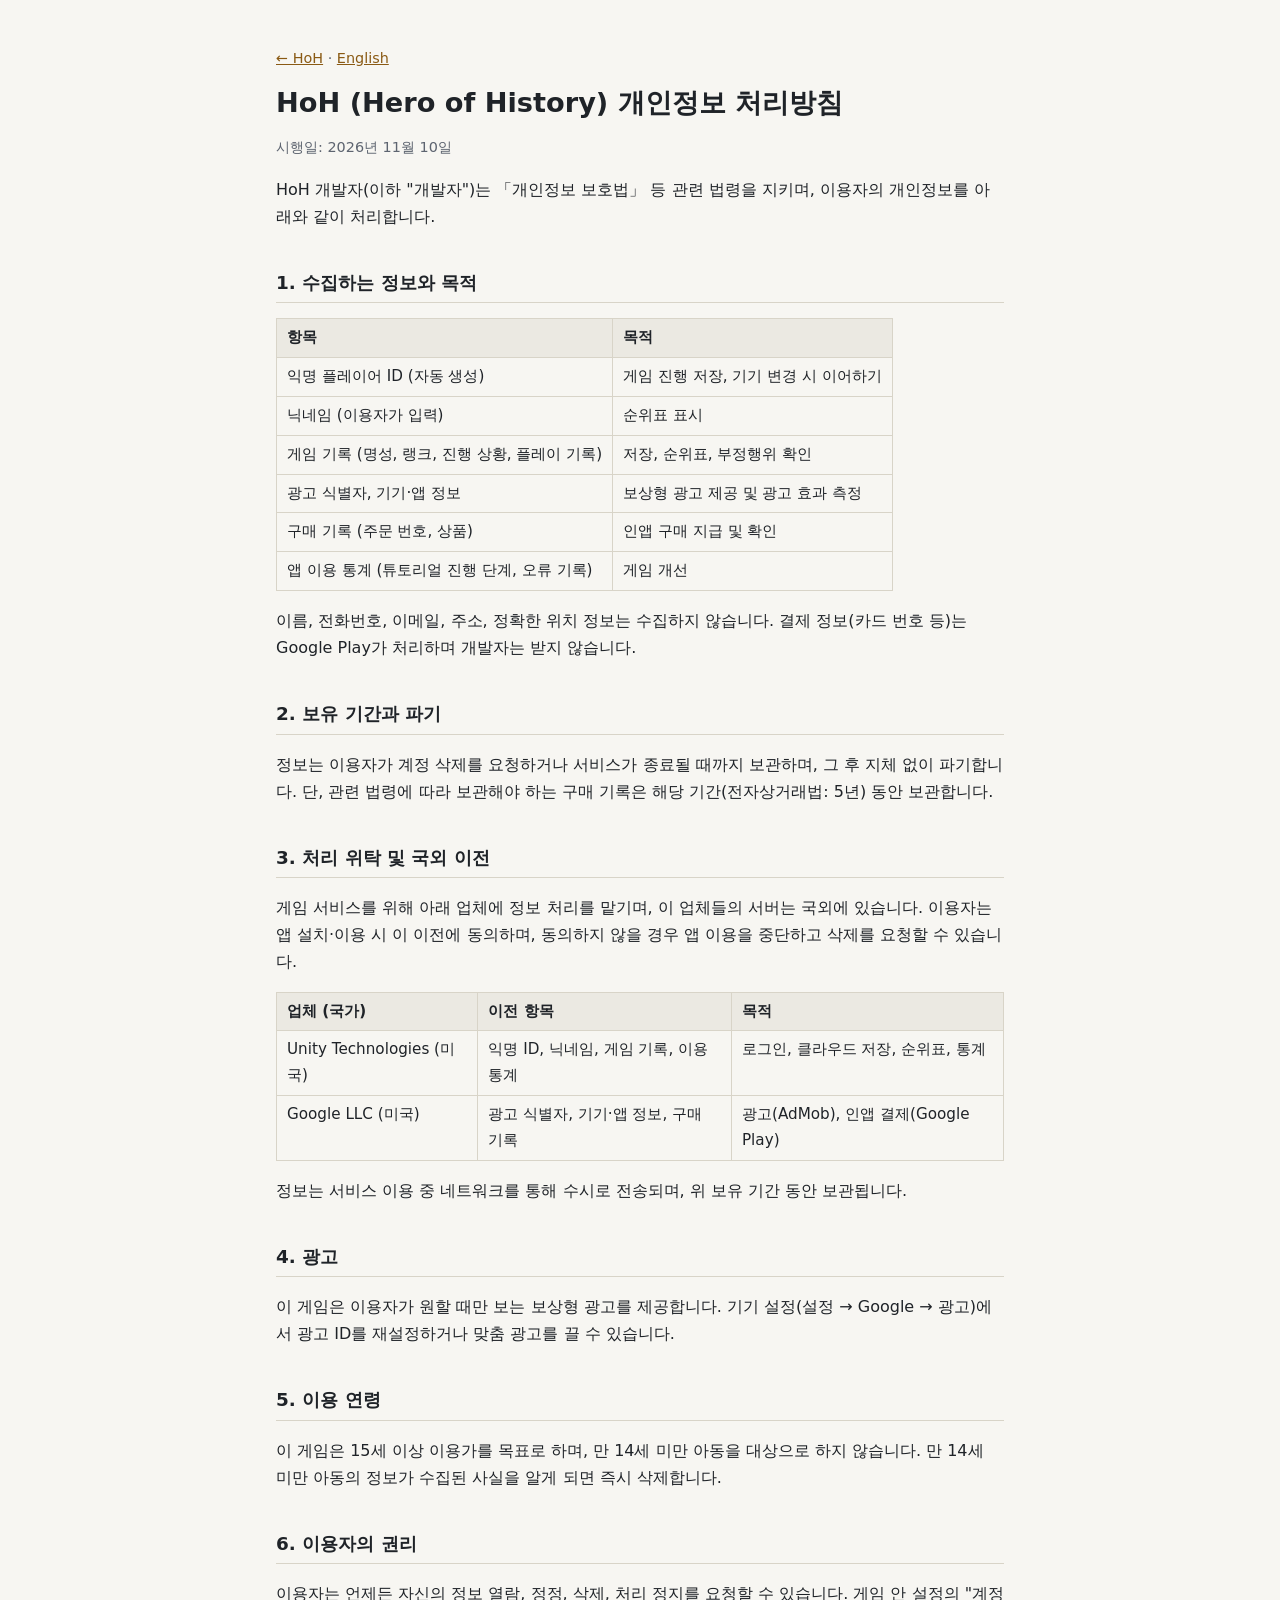
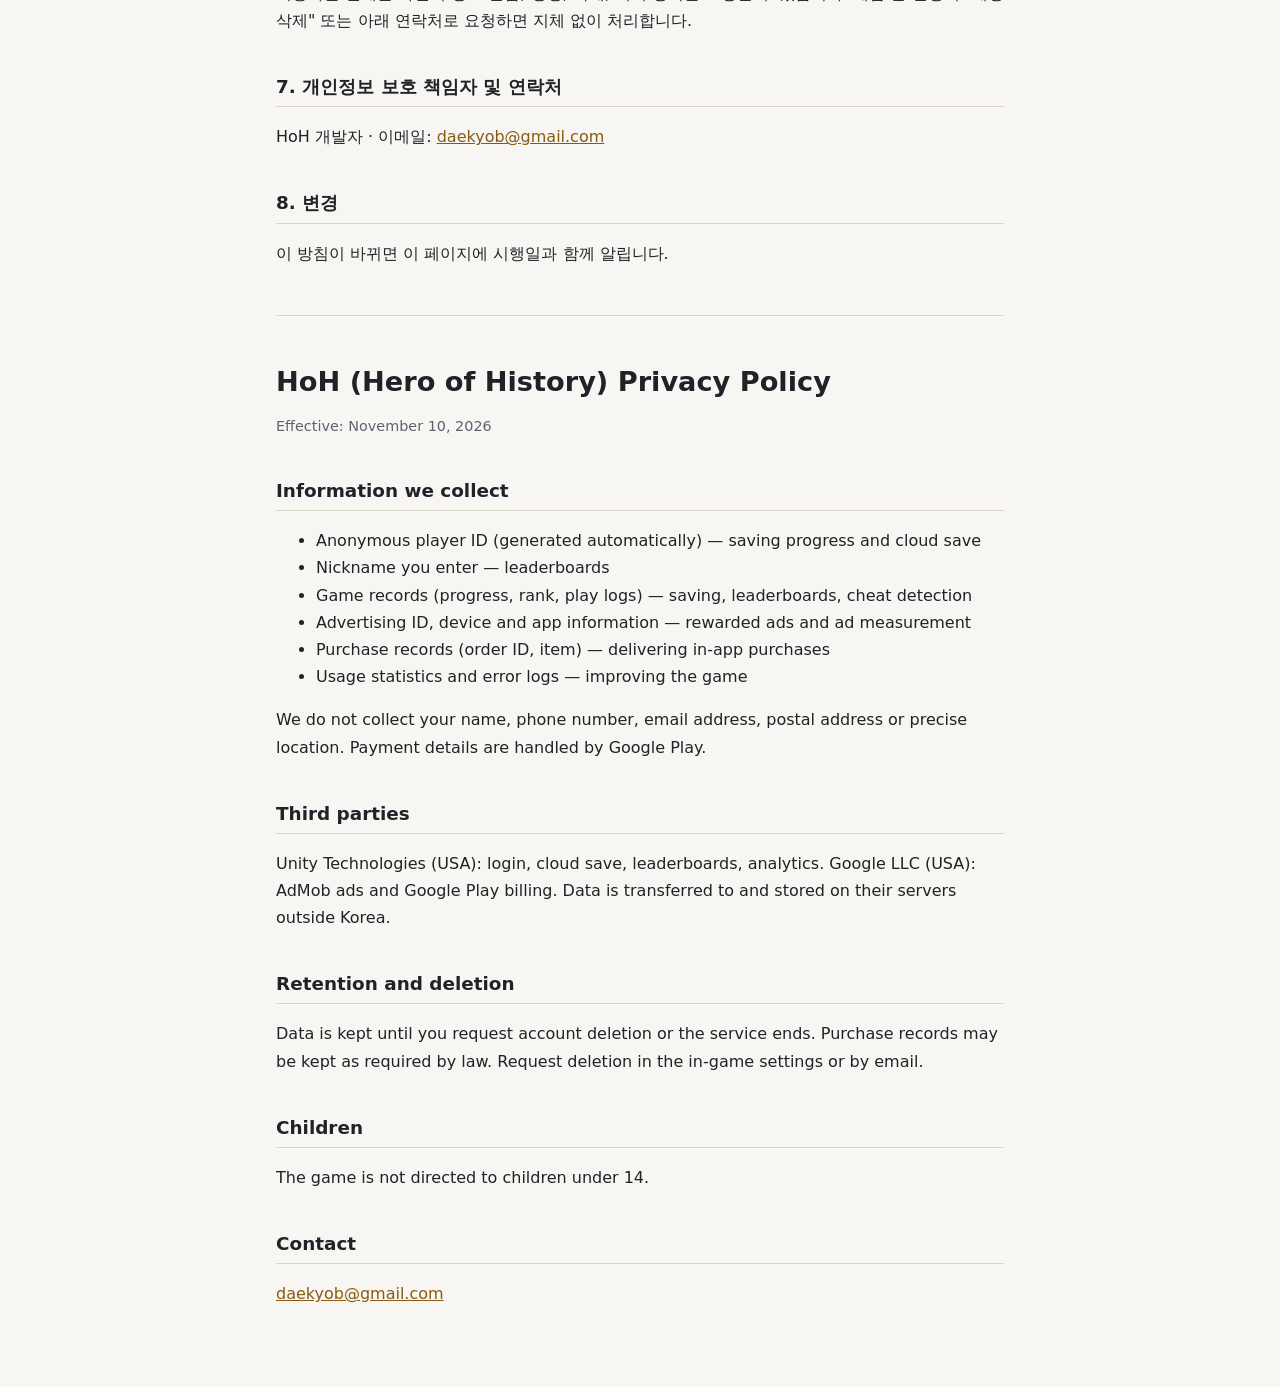
==== privacy.html @ 55478d5f "HoH 개발자 사이트: 소개, 개인정보 처리방침, app-ads.txt 자리 Co-Authored-By: Claude Opus 5.5 <noreply@anthropic.com>" ====
<!doctype html>
<html lang="ko">
<head>
<meta charset="utf-8">
<meta name="viewport" content="width=device-width, initial-scale=1">
<title>HoH 개인정보 처리방침</title>
<link rel="stylesheet" href="style.css">
</head>
<body>
<main>
<p class="nav"><a href="./">← HoH</a> · <a href="#en">English</a></p>
<h1>HoH (Hero of History) 개인정보 처리방침</h1>
<p class="meta">시행일: 2026년 11월 10일</p>

<p>HoH 개발자(이하 "개발자")는 「개인정보 보호법」 등 관련 법령을 지키며, 이용자의 개인정보를 아래와 같이 처리합니다.</p>

<h2>1. 수집하는 정보와 목적</h2>
<table>
<tr><th>항목</th><th>목적</th></tr>
<tr><td>익명 플레이어 ID (자동 생성)</td><td>게임 진행 저장, 기기 변경 시 이어하기</td></tr>
<tr><td>닉네임 (이용자가 입력)</td><td>순위표 표시</td></tr>
<tr><td>게임 기록 (명성, 랭크, 진행 상황, 플레이 기록)</td><td>저장, 순위표, 부정행위 확인</td></tr>
<tr><td>광고 식별자, 기기·앱 정보</td><td>보상형 광고 제공 및 광고 효과 측정</td></tr>
<tr><td>구매 기록 (주문 번호, 상품)</td><td>인앱 구매 지급 및 확인</td></tr>
<tr><td>앱 이용 통계 (튜토리얼 진행 단계, 오류 기록)</td><td>게임 개선</td></tr>
</table>
<p>이름, 전화번호, 이메일, 주소, 정확한 위치 정보는 수집하지 않습니다. 결제 정보(카드 번호 등)는 Google Play가 처리하며 개발자는 받지 않습니다.</p>

<h2>2. 보유 기간과 파기</h2>
<p>정보는 이용자가 계정 삭제를 요청하거나 서비스가 종료될 때까지 보관하며, 그 후 지체 없이 파기합니다. 단, 관련 법령에 따라 보관해야 하는 구매 기록은 해당 기간(전자상거래법: 5년) 동안 보관합니다.</p>

<h2>3. 처리 위탁 및 국외 이전</h2>
<p>게임 서비스를 위해 아래 업체에 정보 처리를 맡기며, 이 업체들의 서버는 국외에 있습니다. 이용자는 앱 설치·이용 시 이 이전에 동의하며, 동의하지 않을 경우 앱 이용을 중단하고 삭제를 요청할 수 있습니다.</p>
<table>
<tr><th>업체 (국가)</th><th>이전 항목</th><th>목적</th></tr>
<tr><td>Unity Technologies (미국)</td><td>익명 ID, 닉네임, 게임 기록, 이용 통계</td><td>로그인, 클라우드 저장, 순위표, 통계</td></tr>
<tr><td>Google LLC (미국)</td><td>광고 식별자, 기기·앱 정보, 구매 기록</td><td>광고(AdMob), 인앱 결제(Google Play)</td></tr>
</table>
<p>정보는 서비스 이용 중 네트워크를 통해 수시로 전송되며, 위 보유 기간 동안 보관됩니다.</p>

<h2>4. 광고</h2>
<p>이 게임은 이용자가 원할 때만 보는 보상형 광고를 제공합니다. 기기 설정(설정 → Google → 광고)에서 광고 ID를 재설정하거나 맞춤 광고를 끌 수 있습니다.</p>

<h2>5. 이용 연령</h2>
<p>이 게임은 15세 이상 이용가를 목표로 하며, 만 14세 미만 아동을 대상으로 하지 않습니다. 만 14세 미만 아동의 정보가 수집된 사실을 알게 되면 즉시 삭제합니다.</p>

<h2>6. 이용자의 권리</h2>
<p>이용자는 언제든 자신의 정보 열람, 정정, 삭제, 처리 정지를 요청할 수 있습니다. 게임 안 설정의 "계정 삭제" 또는 아래 연락처로 요청하면 지체 없이 처리합니다.</p>

<h2>7. 개인정보 보호 책임자 및 연락처</h2>
<p>HoH 개발자 · 이메일: <a href="mailto:daekyob@gmail.com">daekyob@gmail.com</a></p>

<h2>8. 변경</h2>
<p>이 방침이 바뀌면 이 페이지에 시행일과 함께 알립니다.</p>

<hr>

<section id="en" lang="en">
<h1>HoH (Hero of History) Privacy Policy</h1>
<p class="meta">Effective: November 10, 2026</p>
<h2>Information we collect</h2>
<ul>
<li>Anonymous player ID (generated automatically) — saving progress and cloud save</li>
<li>Nickname you enter — leaderboards</li>
<li>Game records (progress, rank, play logs) — saving, leaderboards, cheat detection</li>
<li>Advertising ID, device and app information — rewarded ads and ad measurement</li>
<li>Purchase records (order ID, item) — delivering in-app purchases</li>
<li>Usage statistics and error logs — improving the game</li>
</ul>
<p>We do not collect your name, phone number, email address, postal address or precise location. Payment details are handled by Google Play.</p>
<h2>Third parties</h2>
<p>Unity Technologies (USA): login, cloud save, leaderboards, analytics. Google LLC (USA): AdMob ads and Google Play billing. Data is transferred to and stored on their servers outside Korea.</p>
<h2>Retention and deletion</h2>
<p>Data is kept until you request account deletion or the service ends. Purchase records may be kept as required by law. Request deletion in the in-game settings or by email.</p>
<h2>Children</h2>
<p>The game is not directed to children under 14.</p>
<h2>Contact</h2>
<p><a href="mailto:daekyob@gmail.com">daekyob@gmail.com</a></p>
</section>
</main>
</body>
</html>
---- style.css ----
:root { --bg: #f7f6f2; --fg: #1f2328; --muted: #5d6470; --line: #d8d4c8; --accent: #8a5a14; }
@media (prefers-color-scheme: dark) {
  :root { --bg: #15171c; --fg: #e8e6e1; --muted: #a0a6b0; --line: #2f333b; --accent: #e0b25c; }
}
* { box-sizing: border-box; }
body { margin: 0; background: var(--bg); color: var(--fg); font: 16px/1.7 system-ui, -apple-system, "Malgun Gothic", sans-serif; }
main { max-width: 760px; margin: 0 auto; padding: 32px 16px 64px; }
h1 { font-size: 1.7rem; line-height: 1.3; margin: 0 0 8px; }
h1 small { font-size: 1rem; color: var(--muted); font-weight: 500; }
h2 { font-size: 1.15rem; margin-top: 2em; border-bottom: 1px solid var(--line); padding-bottom: 4px; }
a { color: var(--accent); }
.lead { font-size: 1.1rem; color: var(--muted); }
.meta, .nav { color: var(--muted); font-size: .9rem; }
table { width: 100%; border-collapse: collapse; font-size: .95rem; display: block; overflow-x: auto; }
th, td { border: 1px solid var(--line); padding: 6px 10px; text-align: left; vertical-align: top; }
th { background: color-mix(in srgb, var(--line) 40%, transparent); }
hr { border: 0; border-top: 1px solid var(--line); margin: 48px 0; }
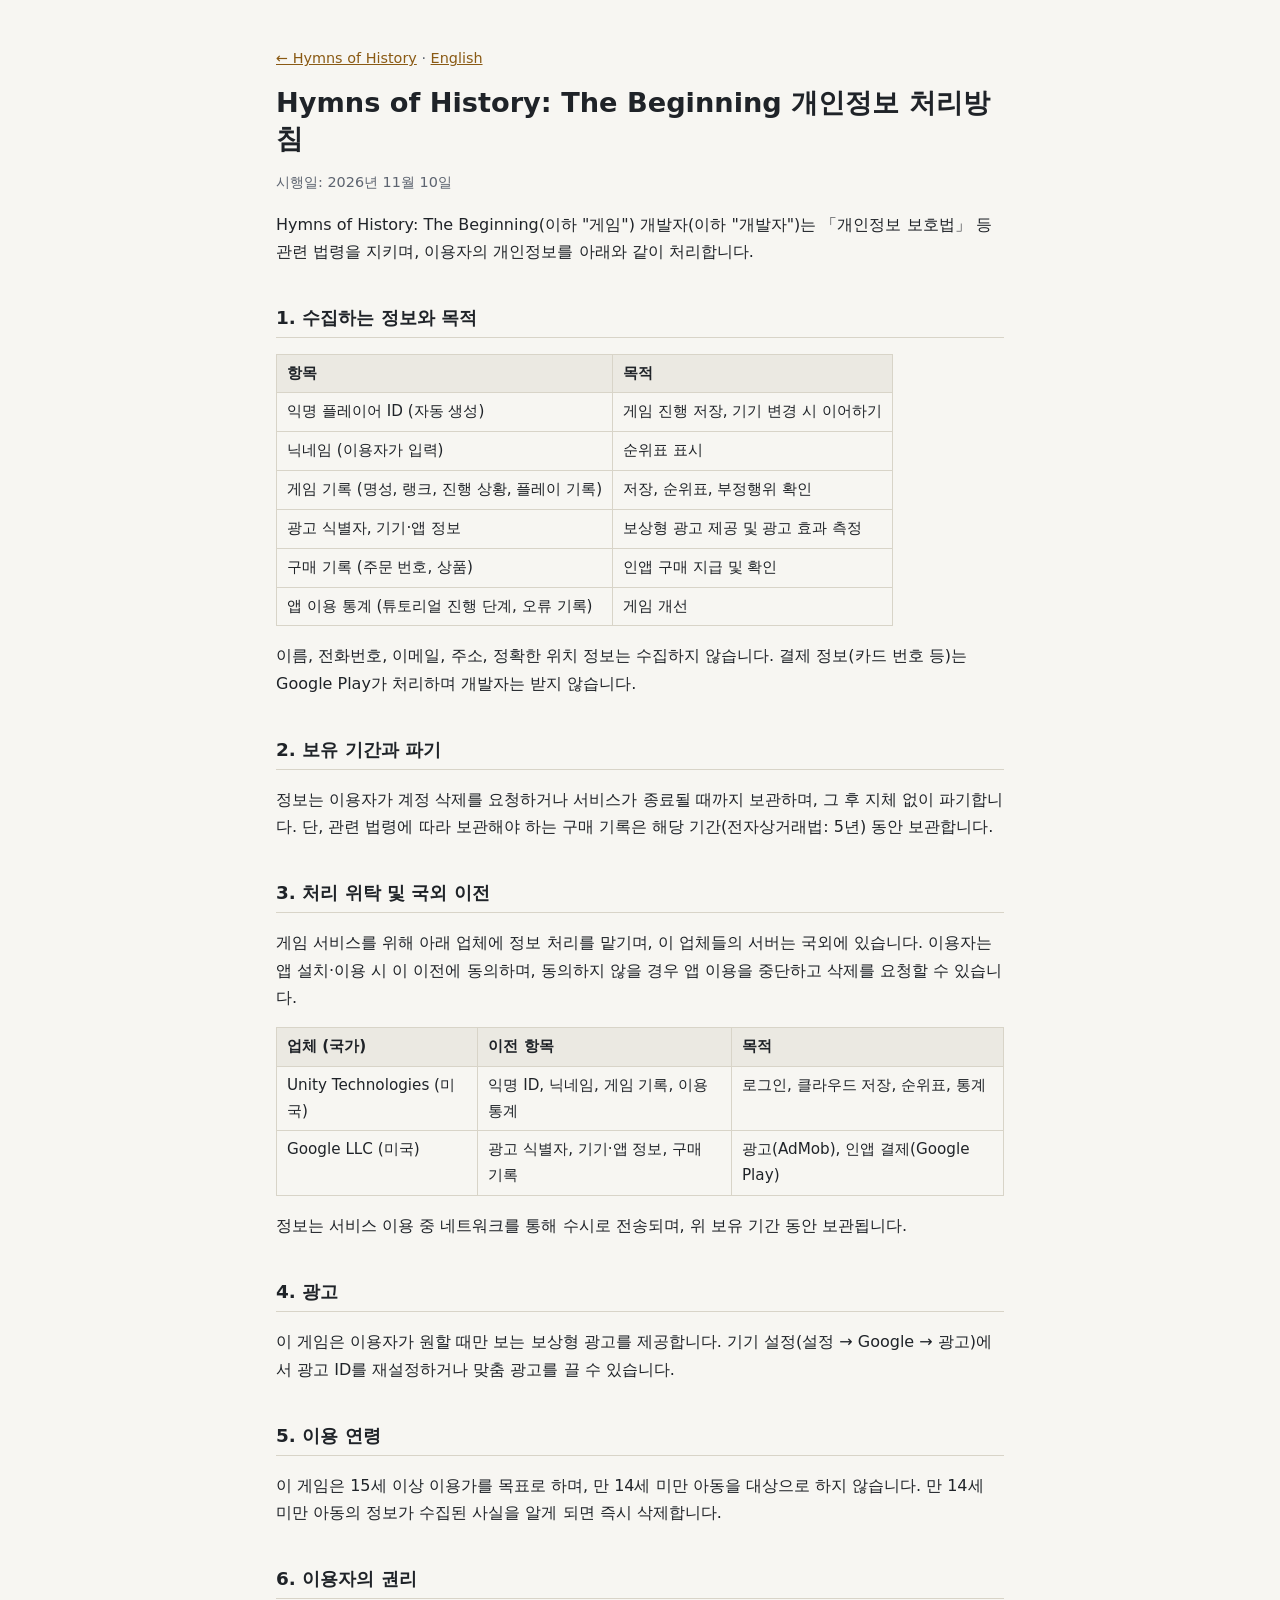
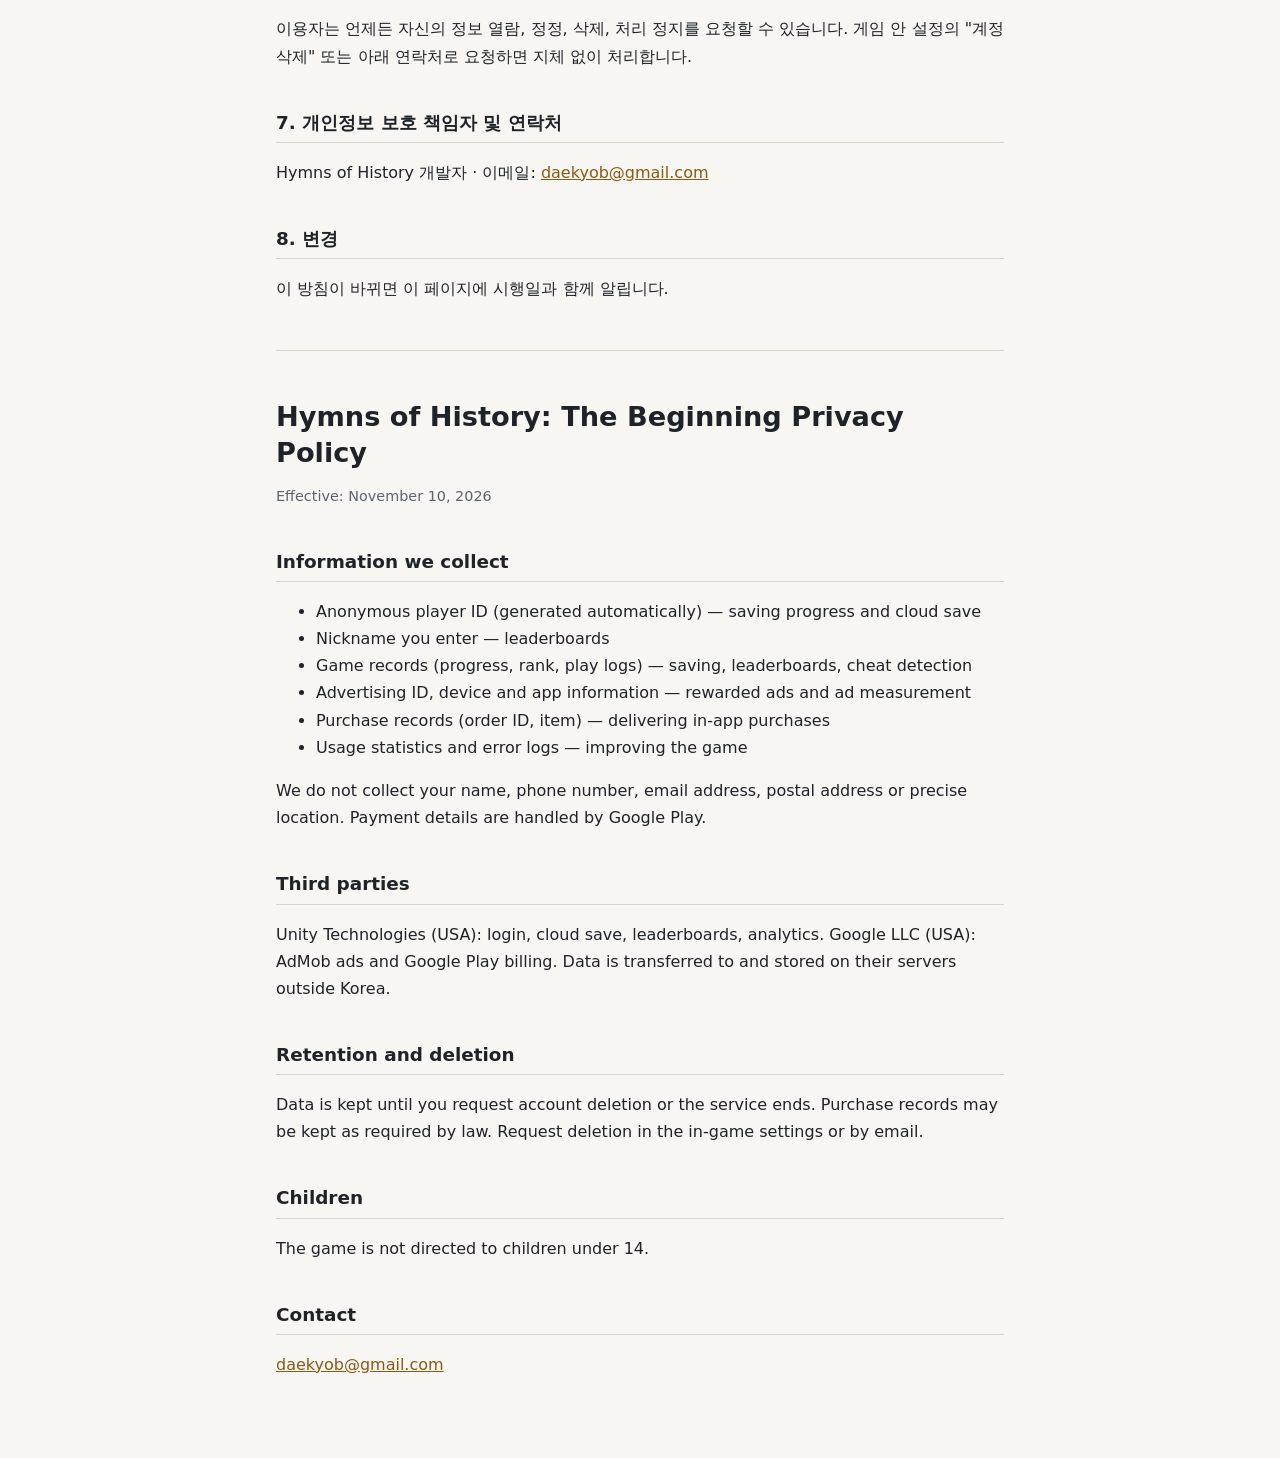
==== commit b933013a: "사이트 게임 이름 변경: Hymns of History: The Beginning Co-Authored-By: Claude Opus 5.5 <noreply@anthropic.com" ====
--- a/privacy.html
+++ b/privacy.html
@@ -3,16 +3,16 @@
 <head>
 <meta charset="utf-8">
 <meta name="viewport" content="width=device-width, initial-scale=1">
-<title>HoH 개인정보 처리방침</title>
+<title>Hymns of History 개인정보 처리방침</title>
 <link rel="stylesheet" href="style.css">
 </head>
 <body>
 <main>
-<p class="nav"><a href="./">← HoH</a> · <a href="#en">English</a></p>
-<h1>HoH (Hero of History) 개인정보 처리방침</h1>
+<p class="nav"><a href="./">← Hymns of History</a> · <a href="#en">English</a></p>
+<h1>Hymns of History: The Beginning 개인정보 처리방침</h1>
 <p class="meta">시행일: 2026년 11월 10일</p>
 
-<p>HoH 개발자(이하 "개발자")는 「개인정보 보호법」 등 관련 법령을 지키며, 이용자의 개인정보를 아래와 같이 처리합니다.</p>
+<p>Hymns of History: The Beginning(이하 "게임") 개발자(이하 "개발자")는 「개인정보 보호법」 등 관련 법령을 지키며, 이용자의 개인정보를 아래와 같이 처리합니다.</p>
 
 <h2>1. 수집하는 정보와 목적</h2>
 <table>
@@ -48,7 +48,7 @@
 <p>이용자는 언제든 자신의 정보 열람, 정정, 삭제, 처리 정지를 요청할 수 있습니다. 게임 안 설정의 "계정 삭제" 또는 아래 연락처로 요청하면 지체 없이 처리합니다.</p>
 
 <h2>7. 개인정보 보호 책임자 및 연락처</h2>
-<p>HoH 개발자 · 이메일: <a href="mailto:daekyob@gmail.com">daekyob@gmail.com</a></p>
+<p>Hymns of History 개발자 · 이메일: <a href="mailto:daekyob@gmail.com">daekyob@gmail.com</a></p>
 
 <h2>8. 변경</h2>
 <p>이 방침이 바뀌면 이 페이지에 시행일과 함께 알립니다.</p>
@@ -56,7 +56,7 @@
 <hr>
 
 <section id="en" lang="en">
-<h1>HoH (Hero of History) Privacy Policy</h1>
+<h1>Hymns of History: The Beginning Privacy Policy</h1>
 <p class="meta">Effective: November 10, 2026</p>
 <h2>Information we collect</h2>
 <ul>
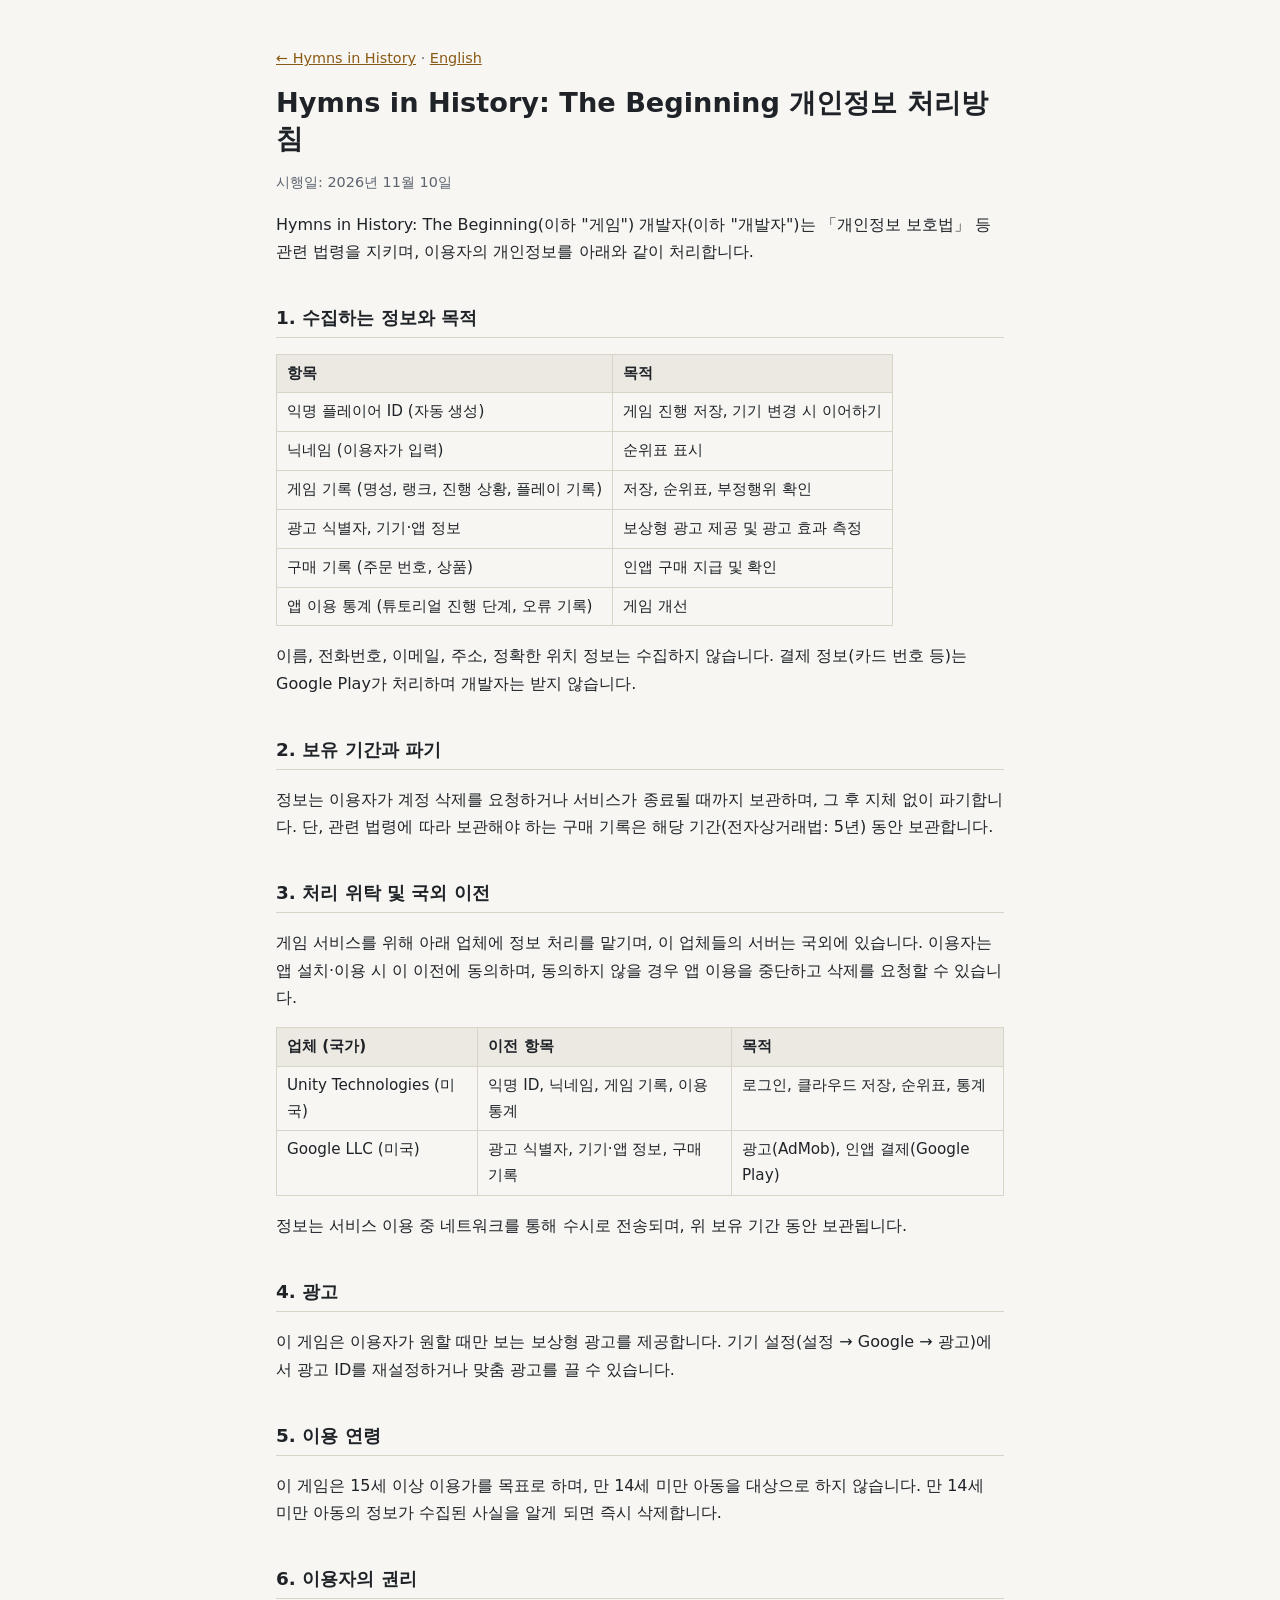
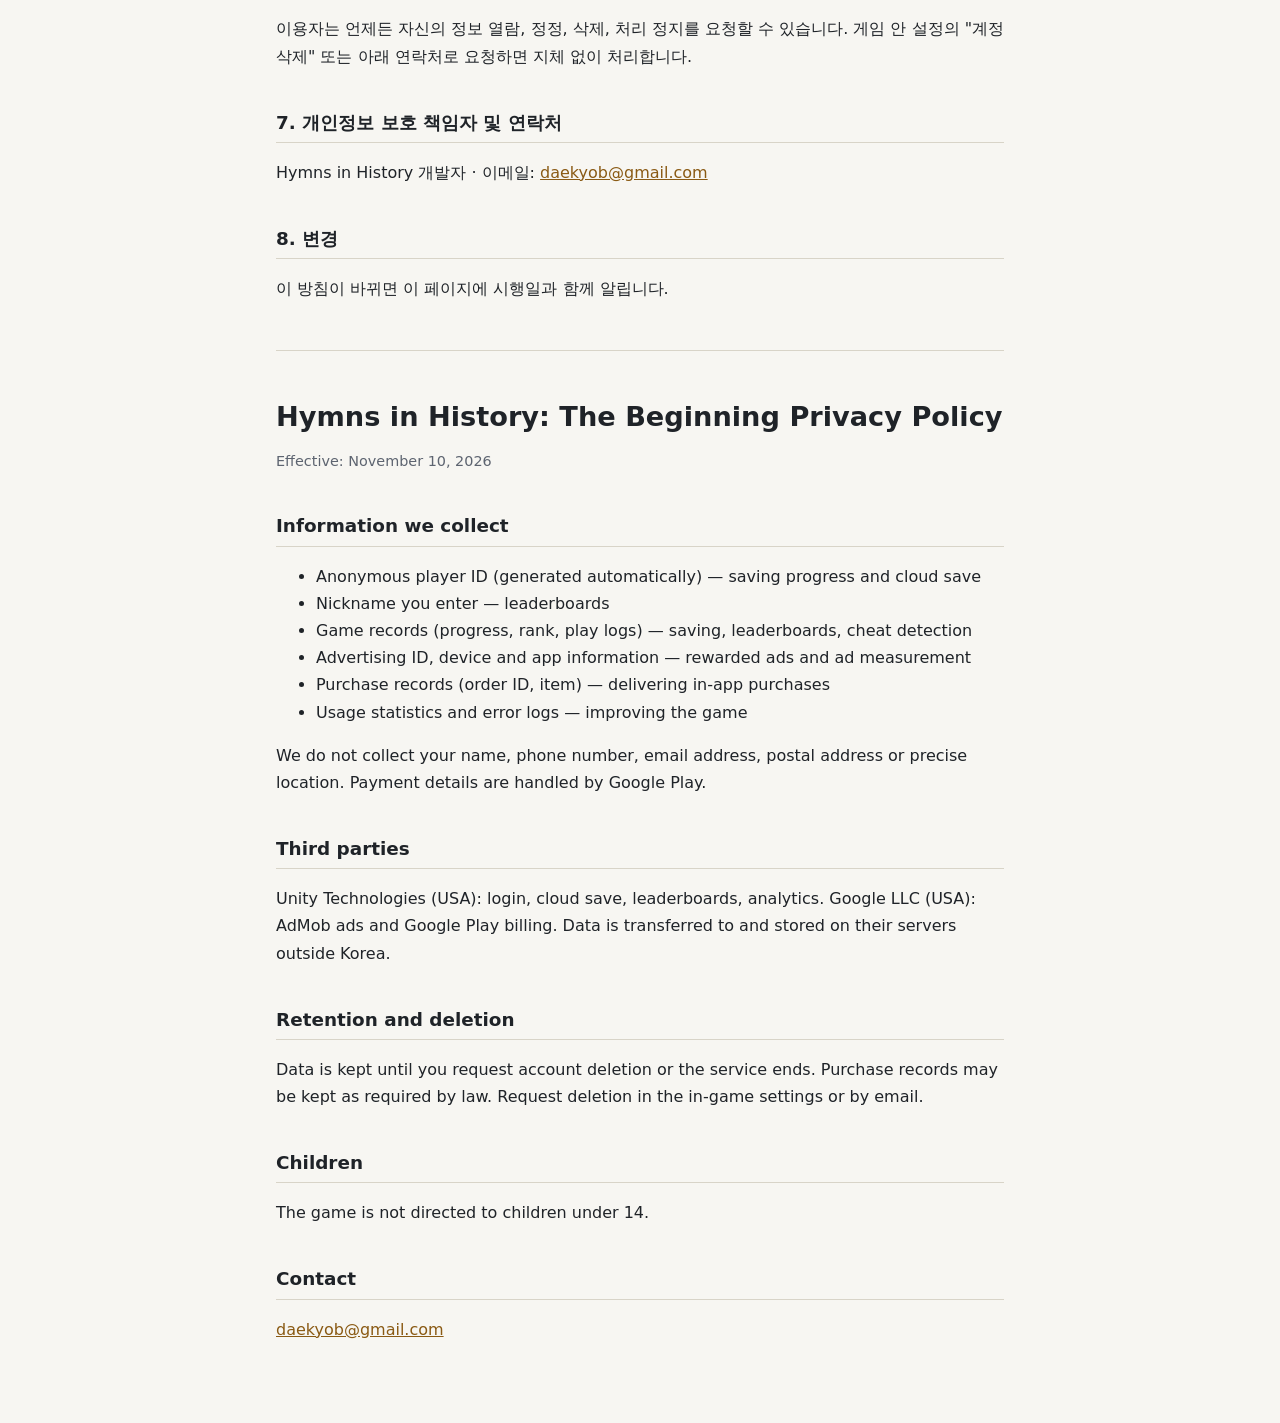
==== commit 8f48da9d: "Rename game to Hymns in History: The Beginning Co-Authored-By: Claude Opus 5.5 <noreply@anthropic.co" ====
--- a/privacy.html
+++ b/privacy.html
@@ -3,16 +3,16 @@
 <head>
 <meta charset="utf-8">
 <meta name="viewport" content="width=device-width, initial-scale=1">
-<title>Hymns of History 개인정보 처리방침</title>
+<title>Hymns in History 개인정보 처리방침</title>
 <link rel="stylesheet" href="style.css">
 </head>
 <body>
 <main>
-<p class="nav"><a href="./">← Hymns of History</a> · <a href="#en">English</a></p>
-<h1>Hymns of History: The Beginning 개인정보 처리방침</h1>
+<p class="nav"><a href="./">← Hymns in History</a> · <a href="#en">English</a></p>
+<h1>Hymns in History: The Beginning 개인정보 처리방침</h1>
 <p class="meta">시행일: 2026년 11월 10일</p>
 
-<p>Hymns of History: The Beginning(이하 "게임") 개발자(이하 "개발자")는 「개인정보 보호법」 등 관련 법령을 지키며, 이용자의 개인정보를 아래와 같이 처리합니다.</p>
+<p>Hymns in History: The Beginning(이하 "게임") 개발자(이하 "개발자")는 「개인정보 보호법」 등 관련 법령을 지키며, 이용자의 개인정보를 아래와 같이 처리합니다.</p>
 
 <h2>1. 수집하는 정보와 목적</h2>
 <table>
@@ -48,7 +48,7 @@
 <p>이용자는 언제든 자신의 정보 열람, 정정, 삭제, 처리 정지를 요청할 수 있습니다. 게임 안 설정의 "계정 삭제" 또는 아래 연락처로 요청하면 지체 없이 처리합니다.</p>
 
 <h2>7. 개인정보 보호 책임자 및 연락처</h2>
-<p>Hymns of History 개발자 · 이메일: <a href="mailto:daekyob@gmail.com">daekyob@gmail.com</a></p>
+<p>Hymns in History 개발자 · 이메일: <a href="mailto:daekyob@gmail.com">daekyob@gmail.com</a></p>
 
 <h2>8. 변경</h2>
 <p>이 방침이 바뀌면 이 페이지에 시행일과 함께 알립니다.</p>
@@ -56,7 +56,7 @@
 <hr>
 
 <section id="en" lang="en">
-<h1>Hymns of History: The Beginning Privacy Policy</h1>
+<h1>Hymns in History: The Beginning Privacy Policy</h1>
 <p class="meta">Effective: November 10, 2026</p>
 <h2>Information we collect</h2>
 <ul>
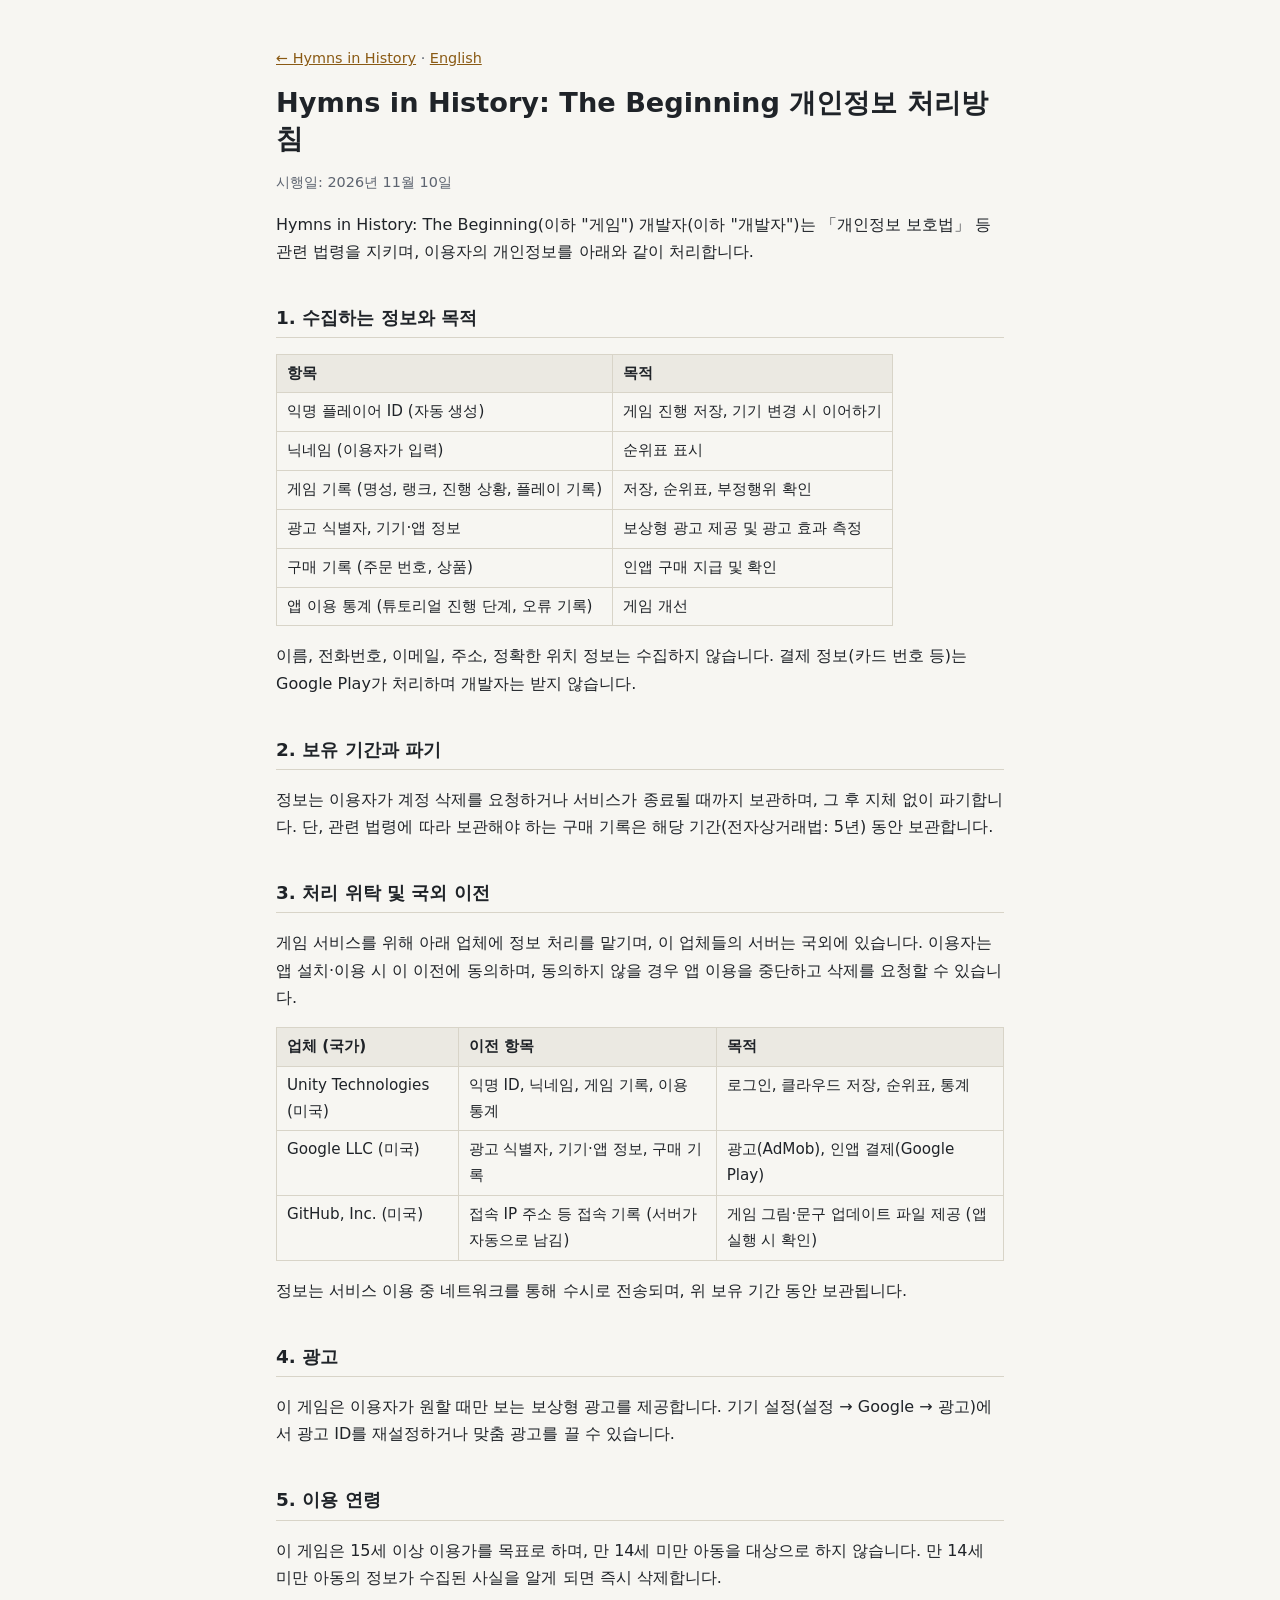
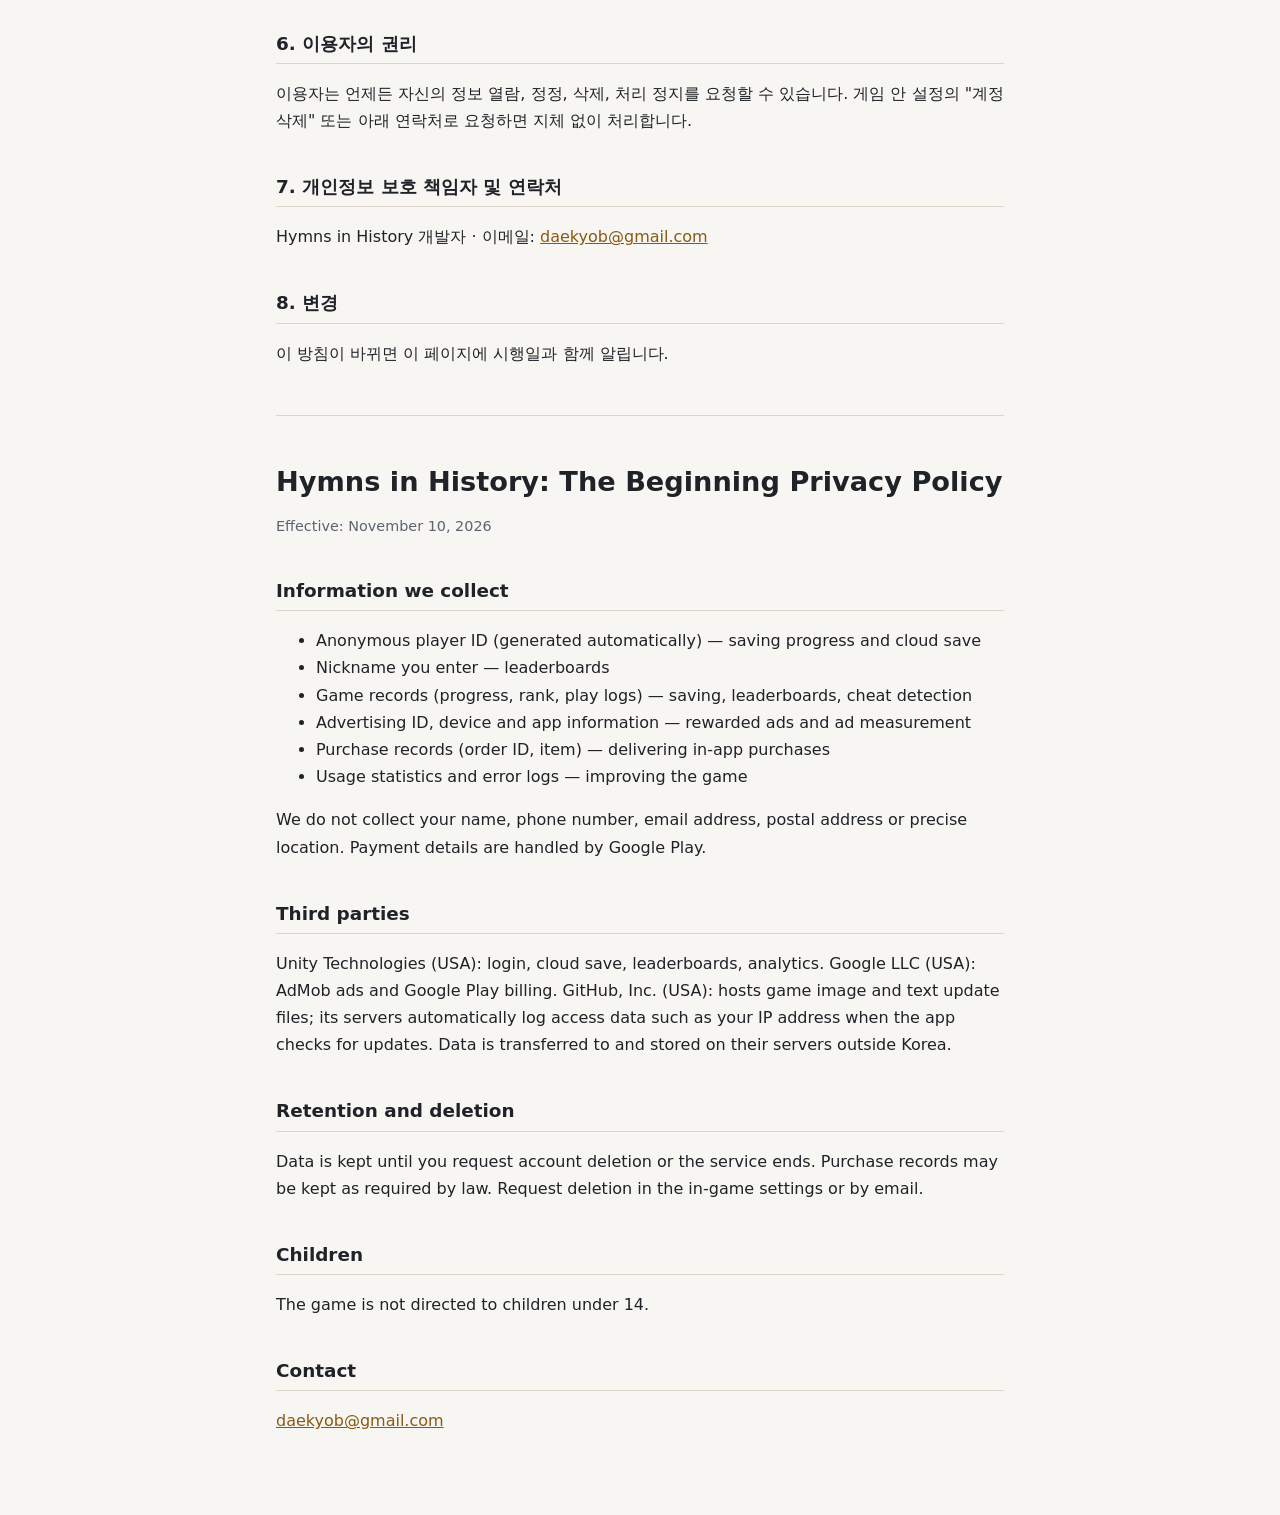
==== commit dd6dcd41: "Privacy: add GitHub (content update hosting, access logs) Co-Authored-By: Claude Opus 5.5 <noreply@a" ====
--- a/privacy.html
+++ b/privacy.html
@@ -35,6 +35,7 @@
 <tr><th>업체 (국가)</th><th>이전 항목</th><th>목적</th></tr>
 <tr><td>Unity Technologies (미국)</td><td>익명 ID, 닉네임, 게임 기록, 이용 통계</td><td>로그인, 클라우드 저장, 순위표, 통계</td></tr>
 <tr><td>Google LLC (미국)</td><td>광고 식별자, 기기·앱 정보, 구매 기록</td><td>광고(AdMob), 인앱 결제(Google Play)</td></tr>
+<tr><td>GitHub, Inc. (미국)</td><td>접속 IP 주소 등 접속 기록 (서버가 자동으로 남김)</td><td>게임 그림·문구 업데이트 파일 제공 (앱 실행 시 확인)</td></tr>
 </table>
 <p>정보는 서비스 이용 중 네트워크를 통해 수시로 전송되며, 위 보유 기간 동안 보관됩니다.</p>
 
@@ -69,7 +70,7 @@
 </ul>
 <p>We do not collect your name, phone number, email address, postal address or precise location. Payment details are handled by Google Play.</p>
 <h2>Third parties</h2>
-<p>Unity Technologies (USA): login, cloud save, leaderboards, analytics. Google LLC (USA): AdMob ads and Google Play billing. Data is transferred to and stored on their servers outside Korea.</p>
+<p>Unity Technologies (USA): login, cloud save, leaderboards, analytics. Google LLC (USA): AdMob ads and Google Play billing. GitHub, Inc. (USA): hosts game image and text update files; its servers automatically log access data such as your IP address when the app checks for updates. Data is transferred to and stored on their servers outside Korea.</p>
 <h2>Retention and deletion</h2>
 <p>Data is kept until you request account deletion or the service ends. Purchase records may be kept as required by law. Request deletion in the in-game settings or by email.</p>
 <h2>Children</h2>
